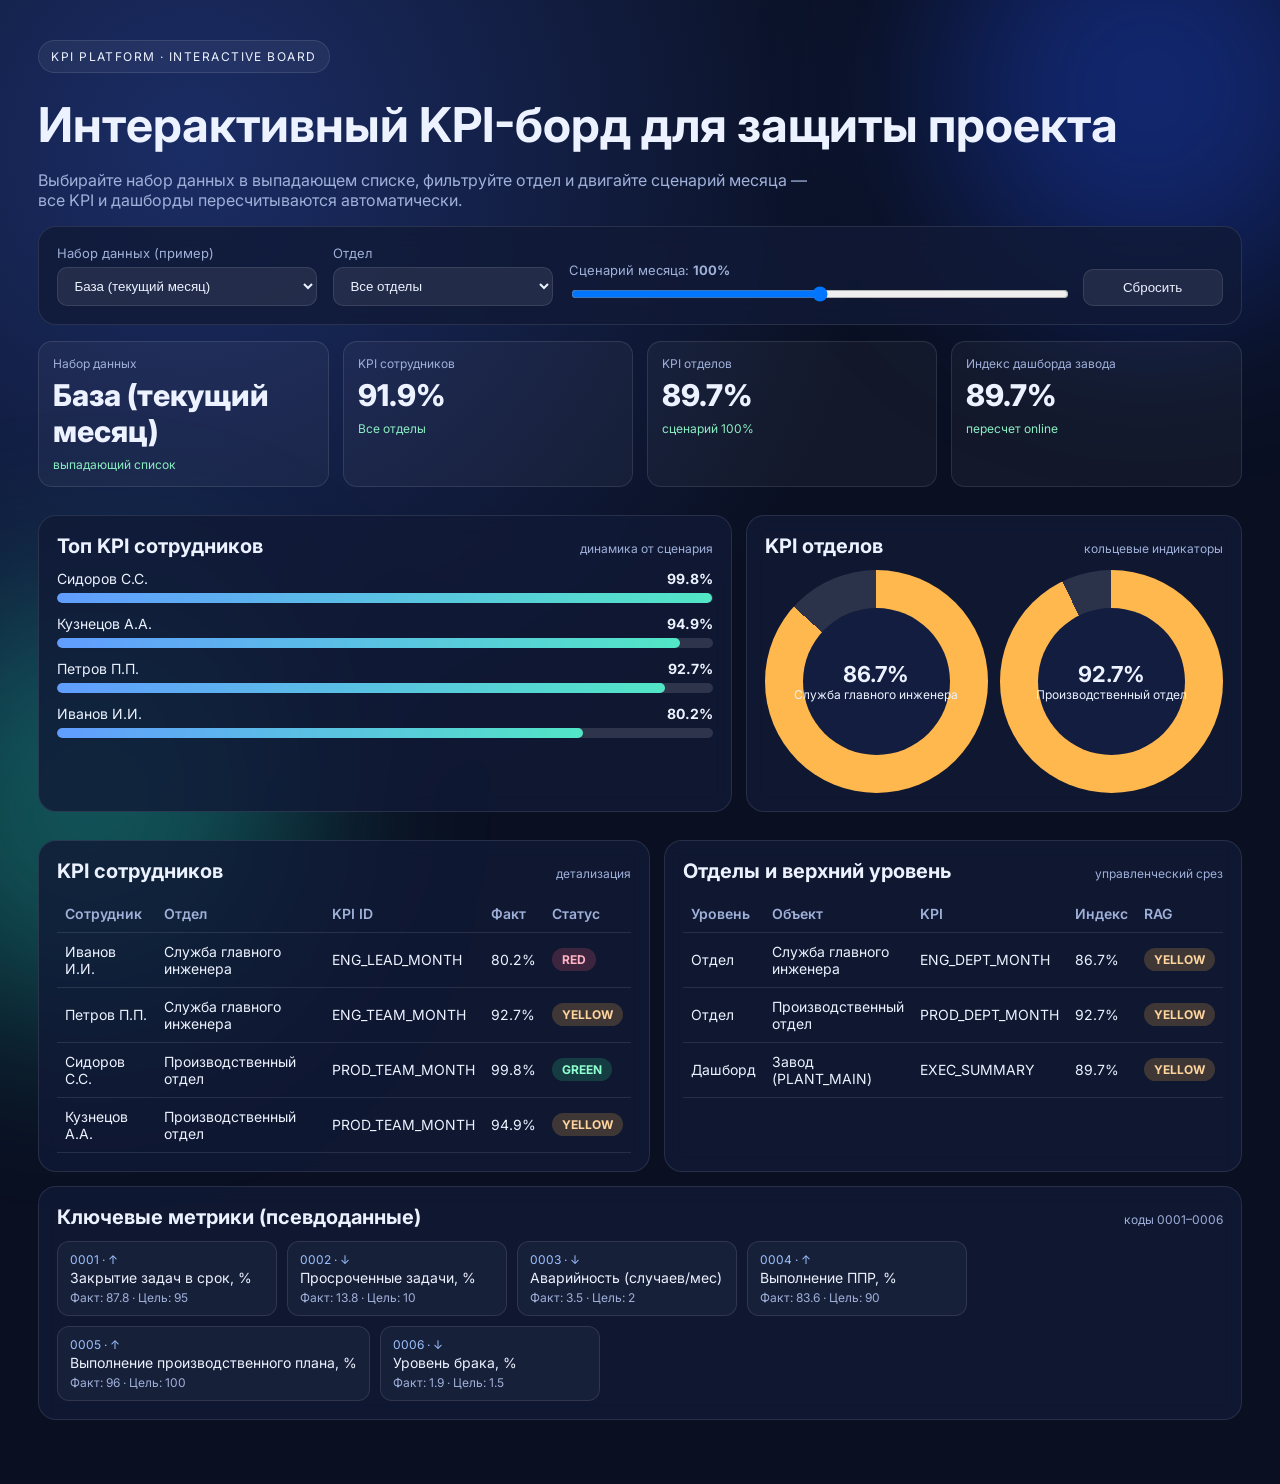
==== docs/index.html @ 3c425bb8 "Republish interactive board with cache-busting and docs build" ====
<!doctype html>
<html lang="ru">
  <head>
    <meta charset="UTF-8" />
    <meta name="viewport" content="width=device-width, initial-scale=1.0" />
    <title>KPI Board · Interactive Demo</title>
    <link rel="preconnect" href="https://fonts.googleapis.com" />
    <link rel="preconnect" href="https://fonts.gstatic.com" crossorigin />
    <link href="https://fonts.googleapis.com/css2?family=Inter:wght@400;500;600;700;800&display=swap" rel="stylesheet" />
    <meta http-equiv="Cache-Control" content="no-cache, no-store, must-revalidate" />
    <meta http-equiv="Pragma" content="no-cache" />
    <meta http-equiv="Expires" content="0" />
    <link rel="stylesheet" href="styles.css?v=20260311a" />
  </head>
  <body>
    <div class="bg-glow bg-glow-1"></div>
    <div class="bg-glow bg-glow-2"></div>

    <main class="container">
      <header class="hero">
        <p class="badge">KPI PLATFORM · INTERACTIVE BOARD</p>
        <h1>Интерактивный KPI-борд для защиты проекта</h1>
        <p class="subtitle">Выбирайте набор данных в выпадающем списке, фильтруйте отдел и двигайте сценарий месяца — все KPI и дашборды пересчитываются автоматически.</p>
      </header>

      <section class="panel control-panel">
        <div class="control">
          <label for="datasetSelect">Набор данных (пример)</label>
          <select id="datasetSelect"></select>
        </div>
        <div class="control">
          <label for="departmentFilter">Отдел</label>
          <select id="departmentFilter"></select>
        </div>
        <div class="control">
          <label for="scenarioRange">Сценарий месяца: <strong id="scenarioLabel">100%</strong></label>
          <input id="scenarioRange" type="range" min="80" max="120" value="100" step="1" />
        </div>
        <button id="resetBtn" class="reset-btn">Сбросить</button>
      </section>

      <section class="card-grid" id="summaryCards"></section>

      <section class="layout-two">
        <article class="panel">
          <div class="panel-head"><h2>Топ KPI сотрудников</h2><span class="hint">динамика от сценария</span></div>
          <div id="employeeBars" class="bars"></div>
        </article>
        <article class="panel">
          <div class="panel-head"><h2>KPI отделов</h2><span class="hint">кольцевые индикаторы</span></div>
          <div id="departmentDonuts" class="donuts"></div>
        </article>
      </section>

      <section class="layout-two">
        <article class="panel">
          <div class="panel-head"><h2>KPI сотрудников</h2><span class="hint">детализация</span></div>
          <div class="table-wrap"><table><thead><tr><th>Сотрудник</th><th>Отдел</th><th>KPI ID</th><th>Факт</th><th>Статус</th></tr></thead><tbody id="employeeTable"></tbody></table></div>
        </article>
        <article class="panel">
          <div class="panel-head"><h2>Отделы и верхний уровень</h2><span class="hint">управленческий срез</span></div>
          <div class="table-wrap"><table><thead><tr><th>Уровень</th><th>Объект</th><th>KPI</th><th>Индекс</th><th>RAG</th></tr></thead><tbody id="orgTable"></tbody></table></div>
        </article>
      </section>

      <section class="panel">
        <div class="panel-head"><h2>Ключевые метрики (псевдоданные)</h2><span class="hint">коды 0001–0006</span></div>
        <div class="chips" id="metricChips"></div>
      </section>
    </main>

    <script src="dashboard.js?v=20260311a"></script>
  </body>
</html>
---- docs/styles.css ----
:root {
  --bg: #0a1022;
  --panel: rgba(17, 26, 54, 0.8);
  --panel-border: rgba(255, 255, 255, 0.1);
  --text: #ecf2ff;
  --muted: #9fb0d9;
  --ok: #2ed087;
  --warn: #ffb84d;
  --bad: #ff5f7a;
}
* { box-sizing: border-box; }
body {
  margin: 0;
  font-family: Inter, system-ui, sans-serif;
  background: radial-gradient(circle at 15% 10%, #1b2d66, var(--bg) 40%);
  color: var(--text);
  min-height: 100vh;
}
.container { width: min(1240px, 94vw); margin: 0 auto; padding: 28px 0 64px; position: relative; z-index: 2; }
.hero h1 { margin: 10px 0; font-size: clamp(30px, 4vw, 48px); }
.subtitle { color: var(--muted); max-width: 780px; }
.badge { display: inline-block; padding: 8px 12px; border-radius: 999px; border: 1px solid var(--panel-border); font-size: 12px; letter-spacing: .12em; background: rgba(255,255,255,.05); }

.panel { margin-top: 14px; background: var(--panel); border: 1px solid var(--panel-border); border-radius: 18px; padding: 18px; backdrop-filter: blur(10px); }
.panel-head { display: flex; justify-content: space-between; align-items: baseline; margin-bottom: 12px; }
.panel h2 { margin: 0; font-size: 20px; }
.hint { color: var(--muted); font-size: 12px; }

.control-panel { display: grid; grid-template-columns: 260px 220px 1fr 140px; gap: 16px; align-items: end; }
.control label { display: block; font-size: 13px; color: var(--muted); margin-bottom: 6px; }
select, input[type='range'] { width: 100%; }
select { padding: 10px 12px; border-radius: 10px; background: rgba(255,255,255,.08); color: var(--text); border: 1px solid var(--panel-border); }
.reset-btn { padding: 10px 12px; border: 1px solid var(--panel-border); background: rgba(255,255,255,.08); color: var(--text); border-radius: 10px; cursor: pointer; }

.card-grid { margin-top: 16px; display: grid; grid-template-columns: repeat(4, 1fr); gap: 14px; }
.card { background: rgba(255,255,255,.04); border: 1px solid var(--panel-border); border-radius: 14px; padding: 14px; }
.card .label { color: var(--muted); font-size: 12px; }
.card .value { font-size: 30px; font-weight: 800; margin-top: 6px; }
.card .delta { font-size: 12px; margin-top: 8px; color: #8beec2; }

.layout-two { display: grid; grid-template-columns: 1.4fr 1fr; gap: 14px; margin-top: 14px; }
.bars { display: grid; gap: 12px; }
.bar-item { display: grid; gap: 6px; }
.bar-head { display: flex; justify-content: space-between; font-size: 14px; }
.track { height: 10px; border-radius: 8px; background: rgba(255,255,255,.13); overflow: hidden; }
.fill { height: 100%; border-radius: 8px; background: linear-gradient(90deg, #619dff, #52e6c6); }

.donuts { display: grid; grid-template-columns: 1fr 1fr; gap: 12px; }
.donut { aspect-ratio: 1; border-radius: 50%; display: grid; place-items: center; background: conic-gradient(var(--ring) var(--p), rgba(255,255,255,.12) 0); position: relative; }
.donut::before { content:''; width: 66%; height: 66%; background: #121d3f; border-radius: 50%; position: absolute; }
.donut span { z-index: 1; text-align: center; font-size: 12px; }
.donut strong { display: block; font-size: 22px; }

.table-wrap { overflow: auto; }
table { width: 100%; border-collapse: collapse; font-size: 14px; }
th, td { text-align: left; padding: 10px 8px; border-bottom: 1px solid rgba(255,255,255,.1); }
th { color: var(--muted); font-weight: 600; }
.tag { padding: 4px 10px; border-radius: 999px; font-size: 12px; font-weight: 700; display: inline-block; }
.green { background: rgba(46,208,135,.2); color: #90ffd0; }
.yellow { background: rgba(255,184,77,.2); color: #ffd59e; }
.red { background: rgba(255,95,122,.2); color: #ffb3c3; }

.chips { display: flex; flex-wrap: wrap; gap: 10px; }
.chip { min-width: 220px; border: 1px solid var(--panel-border); background: rgba(255,255,255,.04); border-radius: 12px; padding: 10px 12px; }
.code { color: #9dc2ff; font-size: 12px; }
.name { margin-top: 2px; font-size: 14px; }
.meta { color: var(--muted); margin-top: 4px; font-size: 12px; }

.bg-glow { position: fixed; width: 420px; height: 420px; border-radius: 50%; filter: blur(90px); z-index: 0; }
.bg-glow-1 { background: #2452ff5a; top: -120px; right: -80px; }
.bg-glow-2 { background: #1fd0b75a; left: -120px; bottom: -120px; }

@media (max-width: 980px) {
  .control-panel { grid-template-columns: 1fr; }
  .card-grid { grid-template-columns: 1fr 1fr; }
  .layout-two { grid-template-columns: 1fr; }
}
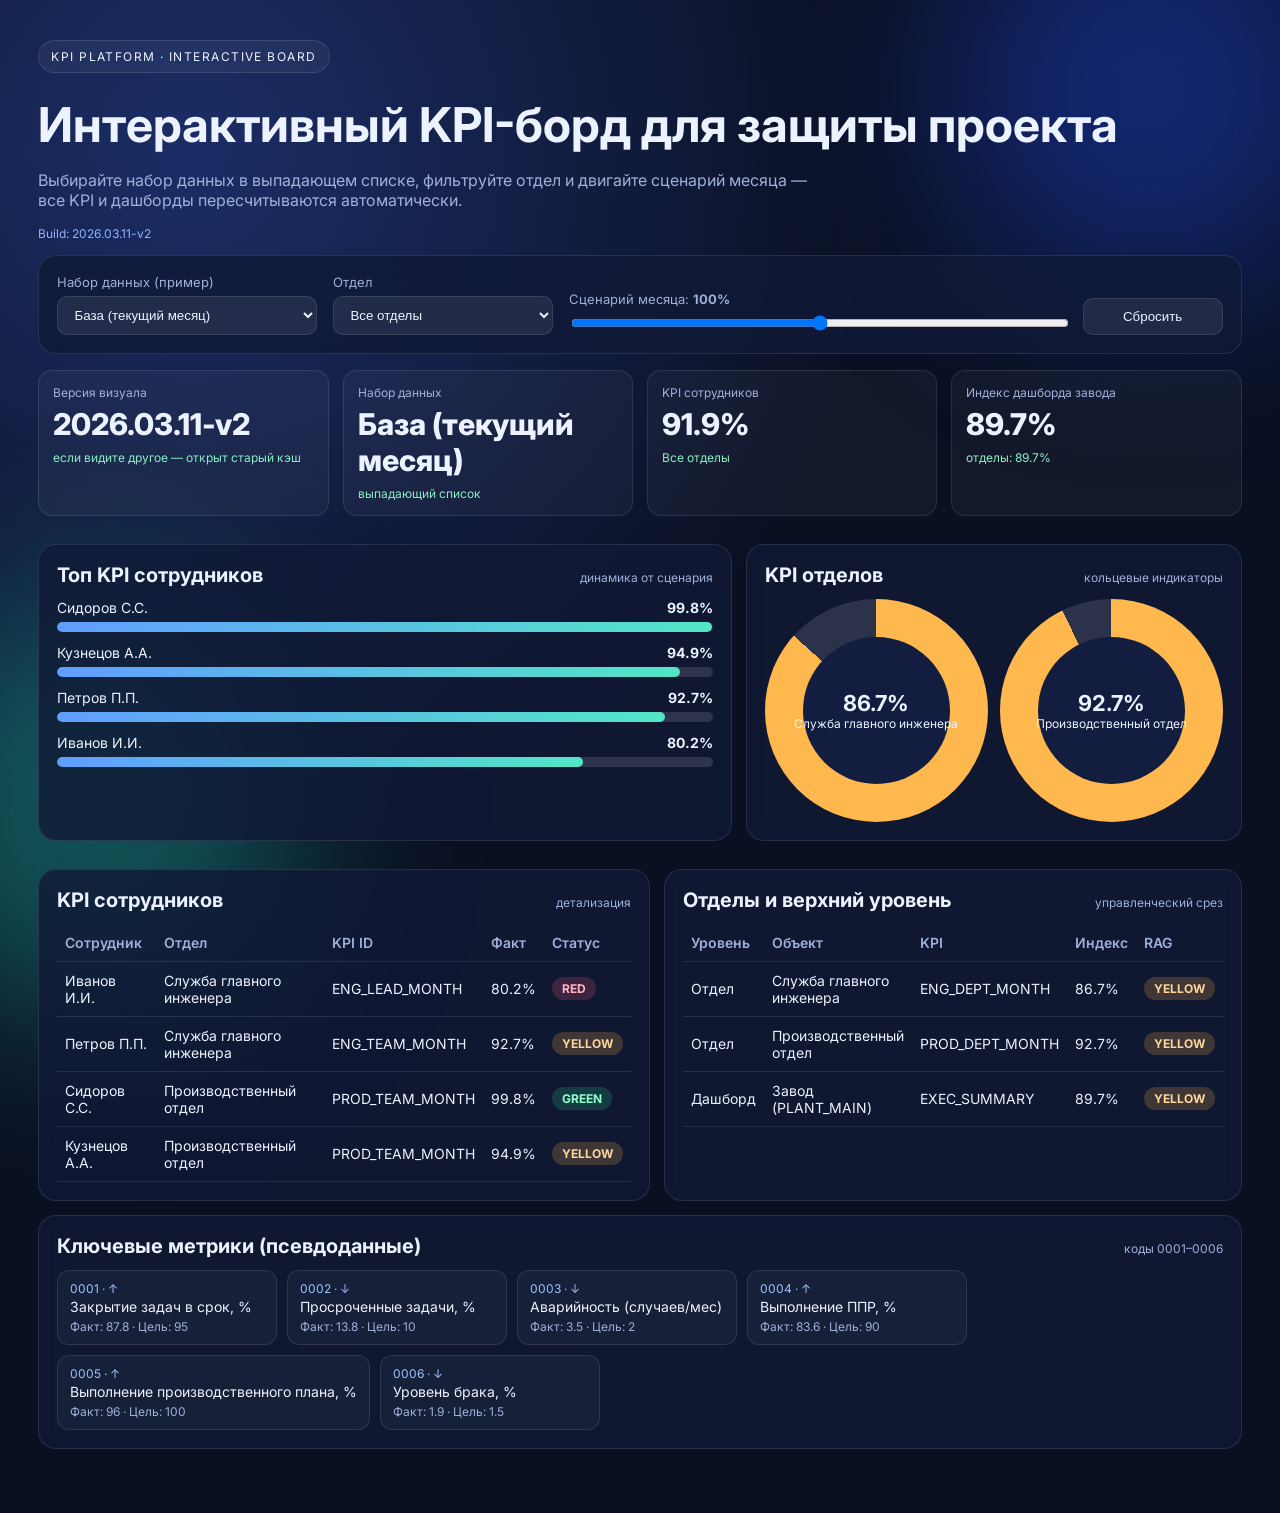
==== commit 9c9f4b43: "Force fresh KPI board deployment with v2 assets" ====
--- a/docs/index.html
+++ b/docs/index.html
@@ -10,7 +10,7 @@
     <meta http-equiv="Cache-Control" content="no-cache, no-store, must-revalidate" />
     <meta http-equiv="Pragma" content="no-cache" />
     <meta http-equiv="Expires" content="0" />
-    <link rel="stylesheet" href="styles.css?v=20260311a" />
+    <link rel="stylesheet" href="styles.v2.css?v=20260311b" />
   </head>
   <body>
     <div class="bg-glow bg-glow-1"></div>
@@ -21,6 +21,7 @@
         <p class="badge">KPI PLATFORM · INTERACTIVE BOARD</p>
         <h1>Интерактивный KPI-борд для защиты проекта</h1>
         <p class="subtitle">Выбирайте набор данных в выпадающем списке, фильтруйте отдел и двигайте сценарий месяца — все KPI и дашборды пересчитываются автоматически.</p>
+              <div id="appVersion" class="version-note">Build: loading...</div>
       </header>
 
       <section class="panel control-panel">
@@ -69,6 +70,6 @@
       </section>
     </main>
 
-    <script src="dashboard.js?v=20260311a"></script>
+    <script src="dashboard.v2.js?v=20260311b"></script>
   </body>
 </html>
--- a/docs/styles.v2.css
+++ b/docs/styles.v2.css
@@ -0,0 +1,83 @@
+:root {
+  --bg: #0a1022;
+  --panel: rgba(17, 26, 54, 0.8);
+  --panel-border: rgba(255, 255, 255, 0.1);
+  --text: #ecf2ff;
+  --muted: #9fb0d9;
+  --ok: #2ed087;
+  --warn: #ffb84d;
+  --bad: #ff5f7a;
+}
+* { box-sizing: border-box; }
+body {
+  margin: 0;
+  font-family: Inter, system-ui, sans-serif;
+  background: radial-gradient(circle at 15% 10%, #1b2d66, var(--bg) 40%);
+  color: var(--text);
+  min-height: 100vh;
+}
+.container { width: min(1240px, 94vw); margin: 0 auto; padding: 28px 0 64px; position: relative; z-index: 2; }
+.hero h1 { margin: 10px 0; font-size: clamp(30px, 4vw, 48px); }
+.subtitle { color: var(--muted); max-width: 780px; }
+.badge { display: inline-block; padding: 8px 12px; border-radius: 999px; border: 1px solid var(--panel-border); font-size: 12px; letter-spacing: .12em; background: rgba(255,255,255,.05); }
+
+.panel { margin-top: 14px; background: var(--panel); border: 1px solid var(--panel-border); border-radius: 18px; padding: 18px; backdrop-filter: blur(10px); }
+.panel-head { display: flex; justify-content: space-between; align-items: baseline; margin-bottom: 12px; }
+.panel h2 { margin: 0; font-size: 20px; }
+.hint { color: var(--muted); font-size: 12px; }
+
+.control-panel { display: grid; grid-template-columns: 260px 220px 1fr 140px; gap: 16px; align-items: end; }
+.control label { display: block; font-size: 13px; color: var(--muted); margin-bottom: 6px; }
+select, input[type='range'] { width: 100%; }
+select { padding: 10px 12px; border-radius: 10px; background: rgba(255,255,255,.08); color: var(--text); border: 1px solid var(--panel-border); }
+.reset-btn { padding: 10px 12px; border: 1px solid var(--panel-border); background: rgba(255,255,255,.08); color: var(--text); border-radius: 10px; cursor: pointer; }
+
+.card-grid { margin-top: 16px; display: grid; grid-template-columns: repeat(4, 1fr); gap: 14px; }
+.card { background: rgba(255,255,255,.04); border: 1px solid var(--panel-border); border-radius: 14px; padding: 14px; }
+.card .label { color: var(--muted); font-size: 12px; }
+.card .value { font-size: 30px; font-weight: 800; margin-top: 6px; }
+.card .delta { font-size: 12px; margin-top: 8px; color: #8beec2; }
+
+.layout-two { display: grid; grid-template-columns: 1.4fr 1fr; gap: 14px; margin-top: 14px; }
+.bars { display: grid; gap: 12px; }
+.bar-item { display: grid; gap: 6px; }
+.bar-head { display: flex; justify-content: space-between; font-size: 14px; }
+.track { height: 10px; border-radius: 8px; background: rgba(255,255,255,.13); overflow: hidden; }
+.fill { height: 100%; border-radius: 8px; background: linear-gradient(90deg, #619dff, #52e6c6); }
+
+.donuts { display: grid; grid-template-columns: 1fr 1fr; gap: 12px; }
+.donut { aspect-ratio: 1; border-radius: 50%; display: grid; place-items: center; background: conic-gradient(var(--ring) var(--p), rgba(255,255,255,.12) 0); position: relative; }
+.donut::before { content:''; width: 66%; height: 66%; background: #121d3f; border-radius: 50%; position: absolute; }
+.donut span { z-index: 1; text-align: center; font-size: 12px; }
+.donut strong { display: block; font-size: 22px; }
+
+.table-wrap { overflow: auto; }
+table { width: 100%; border-collapse: collapse; font-size: 14px; }
+th, td { text-align: left; padding: 10px 8px; border-bottom: 1px solid rgba(255,255,255,.1); }
+th { color: var(--muted); font-weight: 600; }
+.tag { padding: 4px 10px; border-radius: 999px; font-size: 12px; font-weight: 700; display: inline-block; }
+.green { background: rgba(46,208,135,.2); color: #90ffd0; }
+.yellow { background: rgba(255,184,77,.2); color: #ffd59e; }
+.red { background: rgba(255,95,122,.2); color: #ffb3c3; }
+
+.chips { display: flex; flex-wrap: wrap; gap: 10px; }
+.chip { min-width: 220px; border: 1px solid var(--panel-border); background: rgba(255,255,255,.04); border-radius: 12px; padding: 10px 12px; }
+.code { color: #9dc2ff; font-size: 12px; }
+.name { margin-top: 2px; font-size: 14px; }
+.meta { color: var(--muted); margin-top: 4px; font-size: 12px; }
+
+.bg-glow { position: fixed; width: 420px; height: 420px; border-radius: 50%; filter: blur(90px); z-index: 0; }
+.bg-glow-1 { background: #2452ff5a; top: -120px; right: -80px; }
+.bg-glow-2 { background: #1fd0b75a; left: -120px; bottom: -120px; }
+
+@media (max-width: 980px) {
+  .control-panel { grid-template-columns: 1fr; }
+  .card-grid { grid-template-columns: 1fr 1fr; }
+  .layout-two { grid-template-columns: 1fr; }
+}
+
+.version-note {
+  margin-top: 8px;
+  color: #8fb3ff;
+  font-size: 12px;
+}
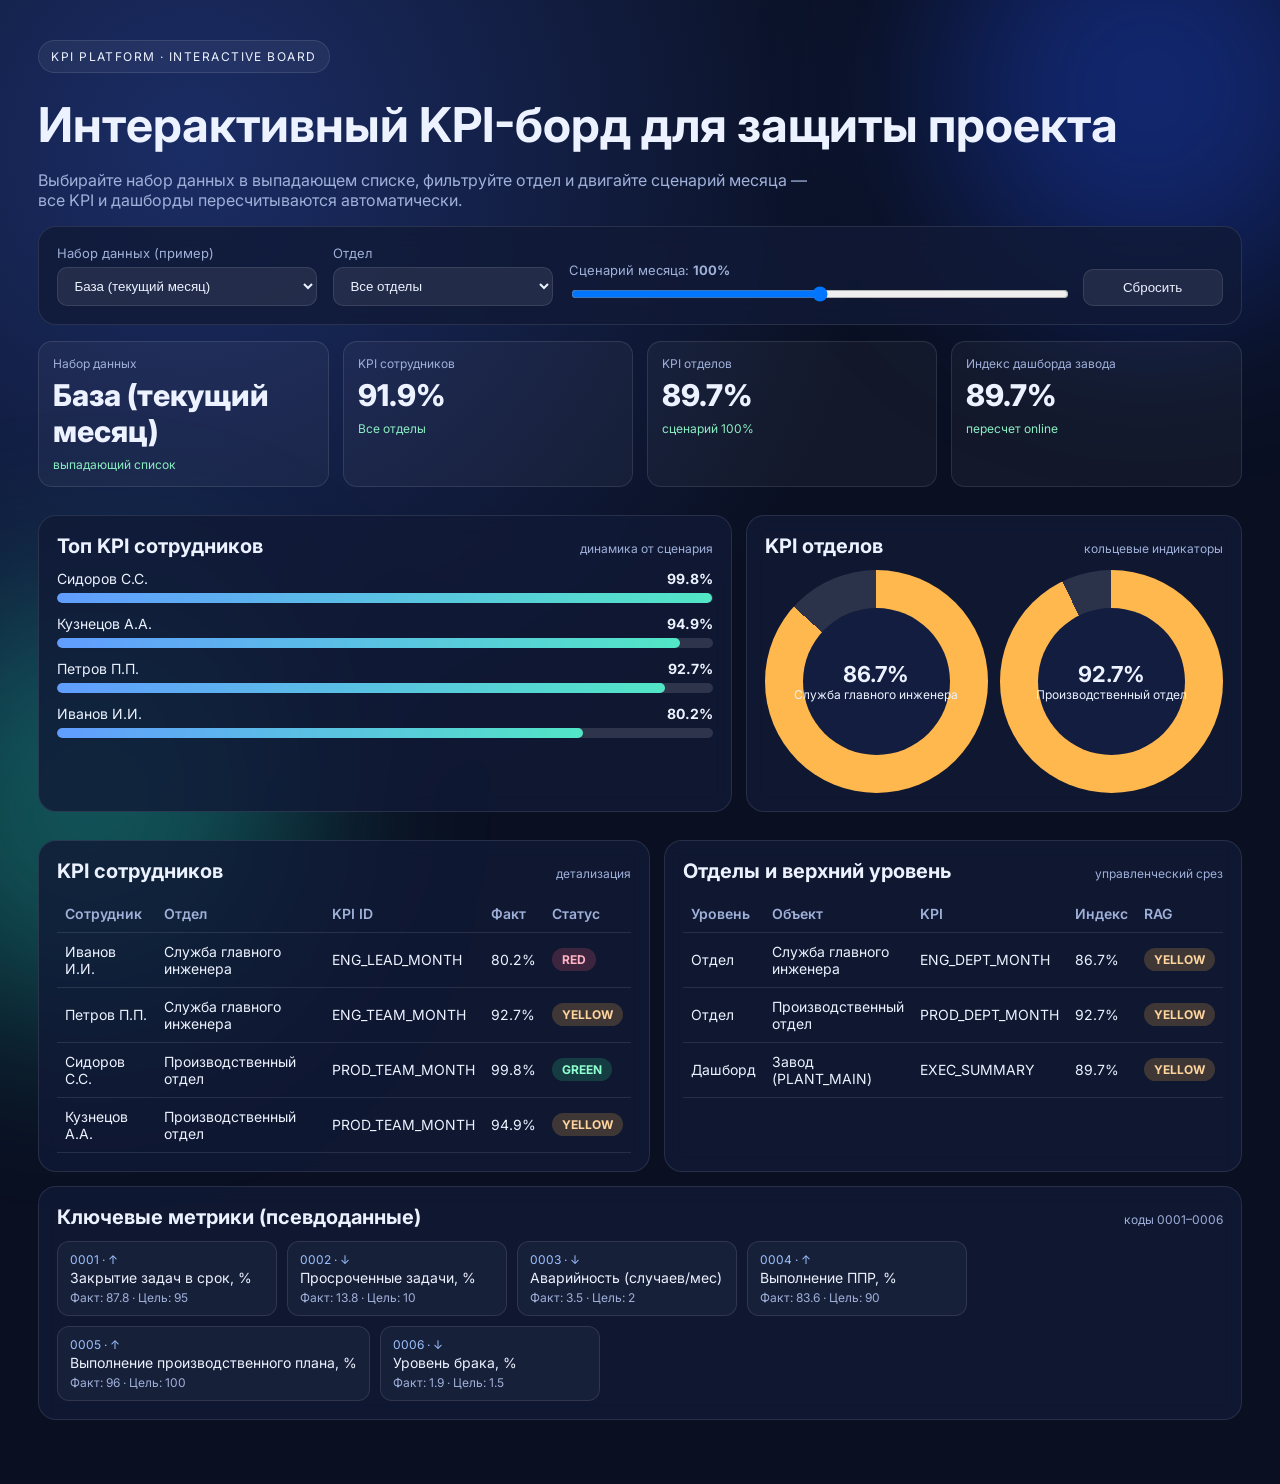
==== commit bcc97377: "Merge branch 'main' into codex/create-kpi-dashboard-system-design-n6i00w" ====
--- a/docs/index.html
+++ b/docs/index.html
@@ -10,7 +10,7 @@
     <meta http-equiv="Cache-Control" content="no-cache, no-store, must-revalidate" />
     <meta http-equiv="Pragma" content="no-cache" />
     <meta http-equiv="Expires" content="0" />
-    <link rel="stylesheet" href="styles.v2.css?v=20260311b" />
+    <link rel="stylesheet" href="styles.css?v=20260311a" />
   </head>
   <body>
     <div class="bg-glow bg-glow-1"></div>
@@ -21,7 +21,6 @@
         <p class="badge">KPI PLATFORM · INTERACTIVE BOARD</p>
         <h1>Интерактивный KPI-борд для защиты проекта</h1>
         <p class="subtitle">Выбирайте набор данных в выпадающем списке, фильтруйте отдел и двигайте сценарий месяца — все KPI и дашборды пересчитываются автоматически.</p>
-              <div id="appVersion" class="version-note">Build: loading...</div>
       </header>
 
       <section class="panel control-panel">
@@ -70,6 +69,6 @@
       </section>
     </main>
 
-    <script src="dashboard.v2.js?v=20260311b"></script>
+    <script src="dashboard.js?v=20260311a"></script>
   </body>
 </html>
--- a/docs/styles.css
+++ b/docs/styles.css
@@ -0,0 +1,77 @@
+:root {
+  --bg: #0a1022;
+  --panel: rgba(17, 26, 54, 0.8);
+  --panel-border: rgba(255, 255, 255, 0.1);
+  --text: #ecf2ff;
+  --muted: #9fb0d9;
+  --ok: #2ed087;
+  --warn: #ffb84d;
+  --bad: #ff5f7a;
+}
+* { box-sizing: border-box; }
+body {
+  margin: 0;
+  font-family: Inter, system-ui, sans-serif;
+  background: radial-gradient(circle at 15% 10%, #1b2d66, var(--bg) 40%);
+  color: var(--text);
+  min-height: 100vh;
+}
+.container { width: min(1240px, 94vw); margin: 0 auto; padding: 28px 0 64px; position: relative; z-index: 2; }
+.hero h1 { margin: 10px 0; font-size: clamp(30px, 4vw, 48px); }
+.subtitle { color: var(--muted); max-width: 780px; }
+.badge { display: inline-block; padding: 8px 12px; border-radius: 999px; border: 1px solid var(--panel-border); font-size: 12px; letter-spacing: .12em; background: rgba(255,255,255,.05); }
+
+.panel { margin-top: 14px; background: var(--panel); border: 1px solid var(--panel-border); border-radius: 18px; padding: 18px; backdrop-filter: blur(10px); }
+.panel-head { display: flex; justify-content: space-between; align-items: baseline; margin-bottom: 12px; }
+.panel h2 { margin: 0; font-size: 20px; }
+.hint { color: var(--muted); font-size: 12px; }
+
+.control-panel { display: grid; grid-template-columns: 260px 220px 1fr 140px; gap: 16px; align-items: end; }
+.control label { display: block; font-size: 13px; color: var(--muted); margin-bottom: 6px; }
+select, input[type='range'] { width: 100%; }
+select { padding: 10px 12px; border-radius: 10px; background: rgba(255,255,255,.08); color: var(--text); border: 1px solid var(--panel-border); }
+.reset-btn { padding: 10px 12px; border: 1px solid var(--panel-border); background: rgba(255,255,255,.08); color: var(--text); border-radius: 10px; cursor: pointer; }
+
+.card-grid { margin-top: 16px; display: grid; grid-template-columns: repeat(4, 1fr); gap: 14px; }
+.card { background: rgba(255,255,255,.04); border: 1px solid var(--panel-border); border-radius: 14px; padding: 14px; }
+.card .label { color: var(--muted); font-size: 12px; }
+.card .value { font-size: 30px; font-weight: 800; margin-top: 6px; }
+.card .delta { font-size: 12px; margin-top: 8px; color: #8beec2; }
+
+.layout-two { display: grid; grid-template-columns: 1.4fr 1fr; gap: 14px; margin-top: 14px; }
+.bars { display: grid; gap: 12px; }
+.bar-item { display: grid; gap: 6px; }
+.bar-head { display: flex; justify-content: space-between; font-size: 14px; }
+.track { height: 10px; border-radius: 8px; background: rgba(255,255,255,.13); overflow: hidden; }
+.fill { height: 100%; border-radius: 8px; background: linear-gradient(90deg, #619dff, #52e6c6); }
+
+.donuts { display: grid; grid-template-columns: 1fr 1fr; gap: 12px; }
+.donut { aspect-ratio: 1; border-radius: 50%; display: grid; place-items: center; background: conic-gradient(var(--ring) var(--p), rgba(255,255,255,.12) 0); position: relative; }
+.donut::before { content:''; width: 66%; height: 66%; background: #121d3f; border-radius: 50%; position: absolute; }
+.donut span { z-index: 1; text-align: center; font-size: 12px; }
+.donut strong { display: block; font-size: 22px; }
+
+.table-wrap { overflow: auto; }
+table { width: 100%; border-collapse: collapse; font-size: 14px; }
+th, td { text-align: left; padding: 10px 8px; border-bottom: 1px solid rgba(255,255,255,.1); }
+th { color: var(--muted); font-weight: 600; }
+.tag { padding: 4px 10px; border-radius: 999px; font-size: 12px; font-weight: 700; display: inline-block; }
+.green { background: rgba(46,208,135,.2); color: #90ffd0; }
+.yellow { background: rgba(255,184,77,.2); color: #ffd59e; }
+.red { background: rgba(255,95,122,.2); color: #ffb3c3; }
+
+.chips { display: flex; flex-wrap: wrap; gap: 10px; }
+.chip { min-width: 220px; border: 1px solid var(--panel-border); background: rgba(255,255,255,.04); border-radius: 12px; padding: 10px 12px; }
+.code { color: #9dc2ff; font-size: 12px; }
+.name { margin-top: 2px; font-size: 14px; }
+.meta { color: var(--muted); margin-top: 4px; font-size: 12px; }
+
+.bg-glow { position: fixed; width: 420px; height: 420px; border-radius: 50%; filter: blur(90px); z-index: 0; }
+.bg-glow-1 { background: #2452ff5a; top: -120px; right: -80px; }
+.bg-glow-2 { background: #1fd0b75a; left: -120px; bottom: -120px; }
+
+@media (max-width: 980px) {
+  .control-panel { grid-template-columns: 1fr; }
+  .card-grid { grid-template-columns: 1fr 1fr; }
+  .layout-two { grid-template-columns: 1fr; }
+}
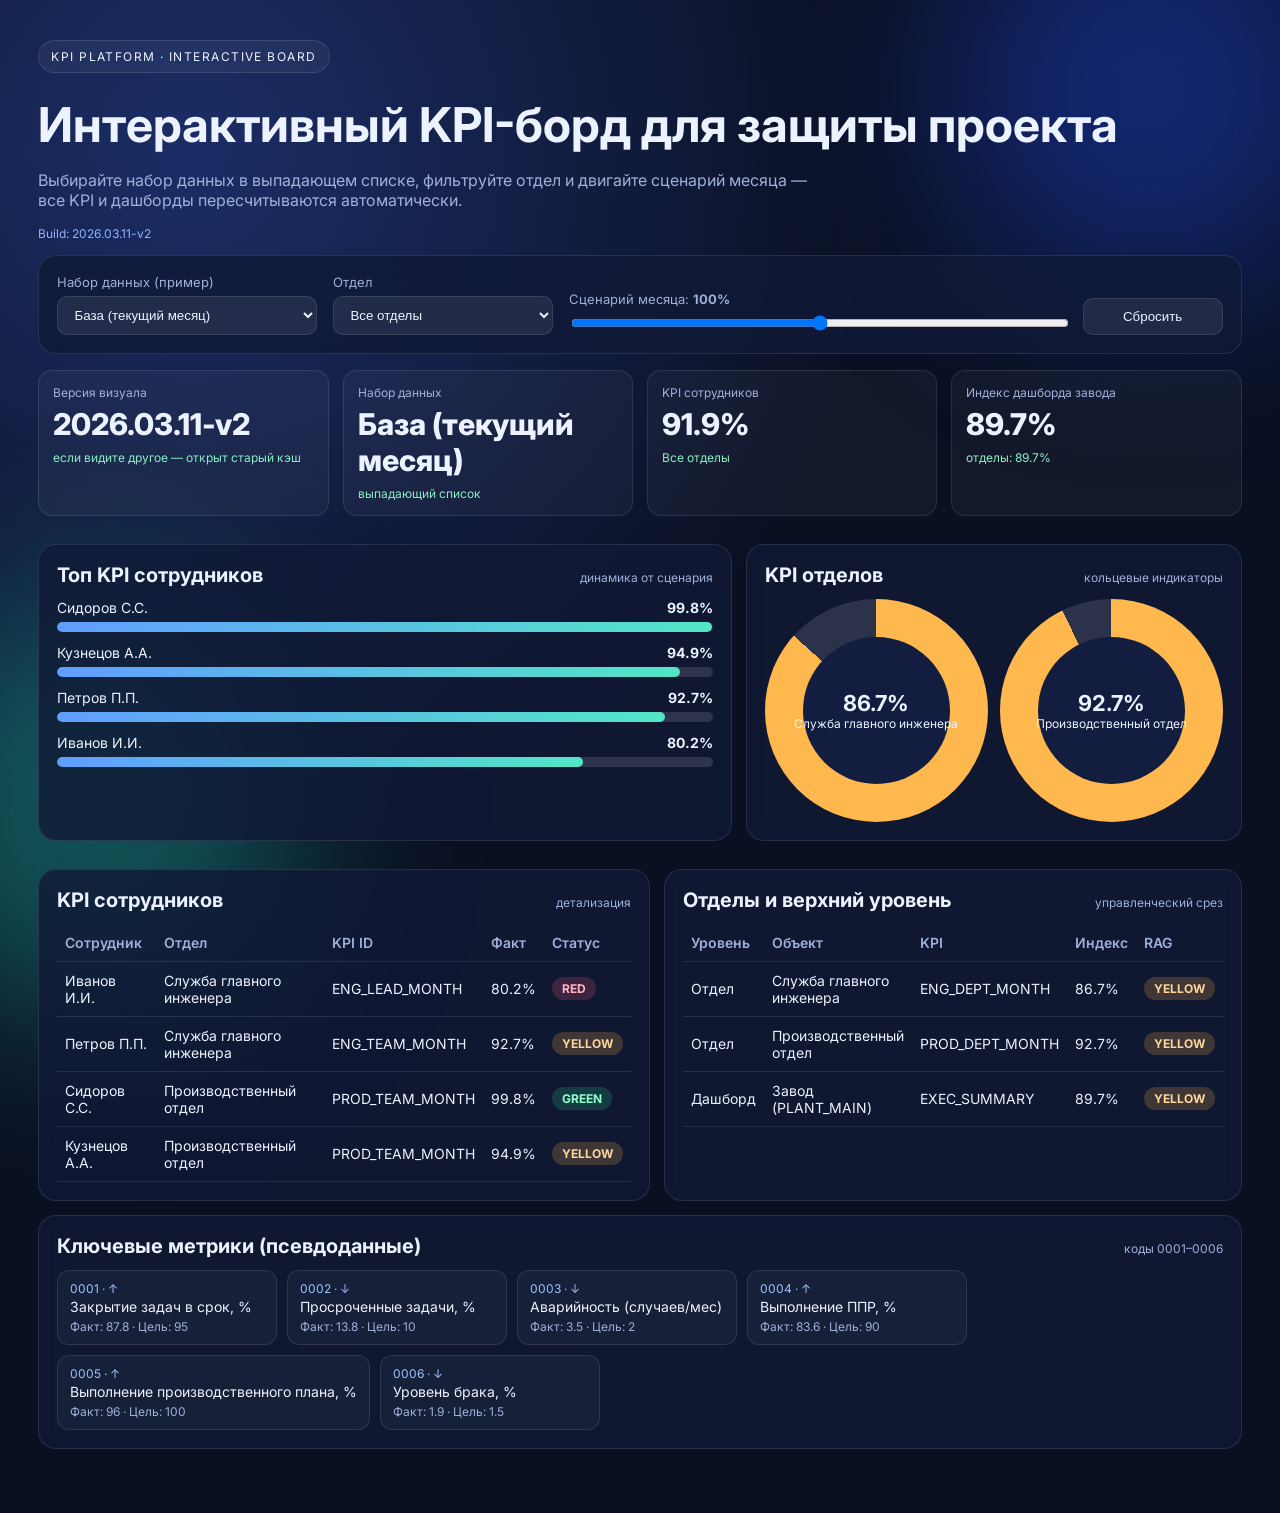
==== commit d5afbd27: "Fix stale visual by unifying assets and removing unused duplicates" ====
--- a/docs/index.html
+++ b/docs/index.html
@@ -10,7 +10,7 @@
     <meta http-equiv="Cache-Control" content="no-cache, no-store, must-revalidate" />
     <meta http-equiv="Pragma" content="no-cache" />
     <meta http-equiv="Expires" content="0" />
-    <link rel="stylesheet" href="styles.css?v=20260311a" />
+    <link rel="stylesheet" href="styles.css?v=20260311c" />
   </head>
   <body>
     <div class="bg-glow bg-glow-1"></div>
@@ -21,6 +21,7 @@
         <p class="badge">KPI PLATFORM · INTERACTIVE BOARD</p>
         <h1>Интерактивный KPI-борд для защиты проекта</h1>
         <p class="subtitle">Выбирайте набор данных в выпадающем списке, фильтруйте отдел и двигайте сценарий месяца — все KPI и дашборды пересчитываются автоматически.</p>
+              <div id="appVersion" class="version-note">Build: loading...</div>
       </header>
 
       <section class="panel control-panel">
@@ -69,6 +70,6 @@
       </section>
     </main>
 
-    <script src="dashboard.js?v=20260311a"></script>
+    <script src="dashboard.js?v=20260311c"></script>
   </body>
 </html>
--- a/docs/styles.css
+++ b/docs/styles.css
@@ -75,3 +75,9 @@
   .card-grid { grid-template-columns: 1fr 1fr; }
   .layout-two { grid-template-columns: 1fr; }
 }
+
+.version-note {
+  margin-top: 8px;
+  color: #8fb3ff;
+  font-size: 12px;
+}
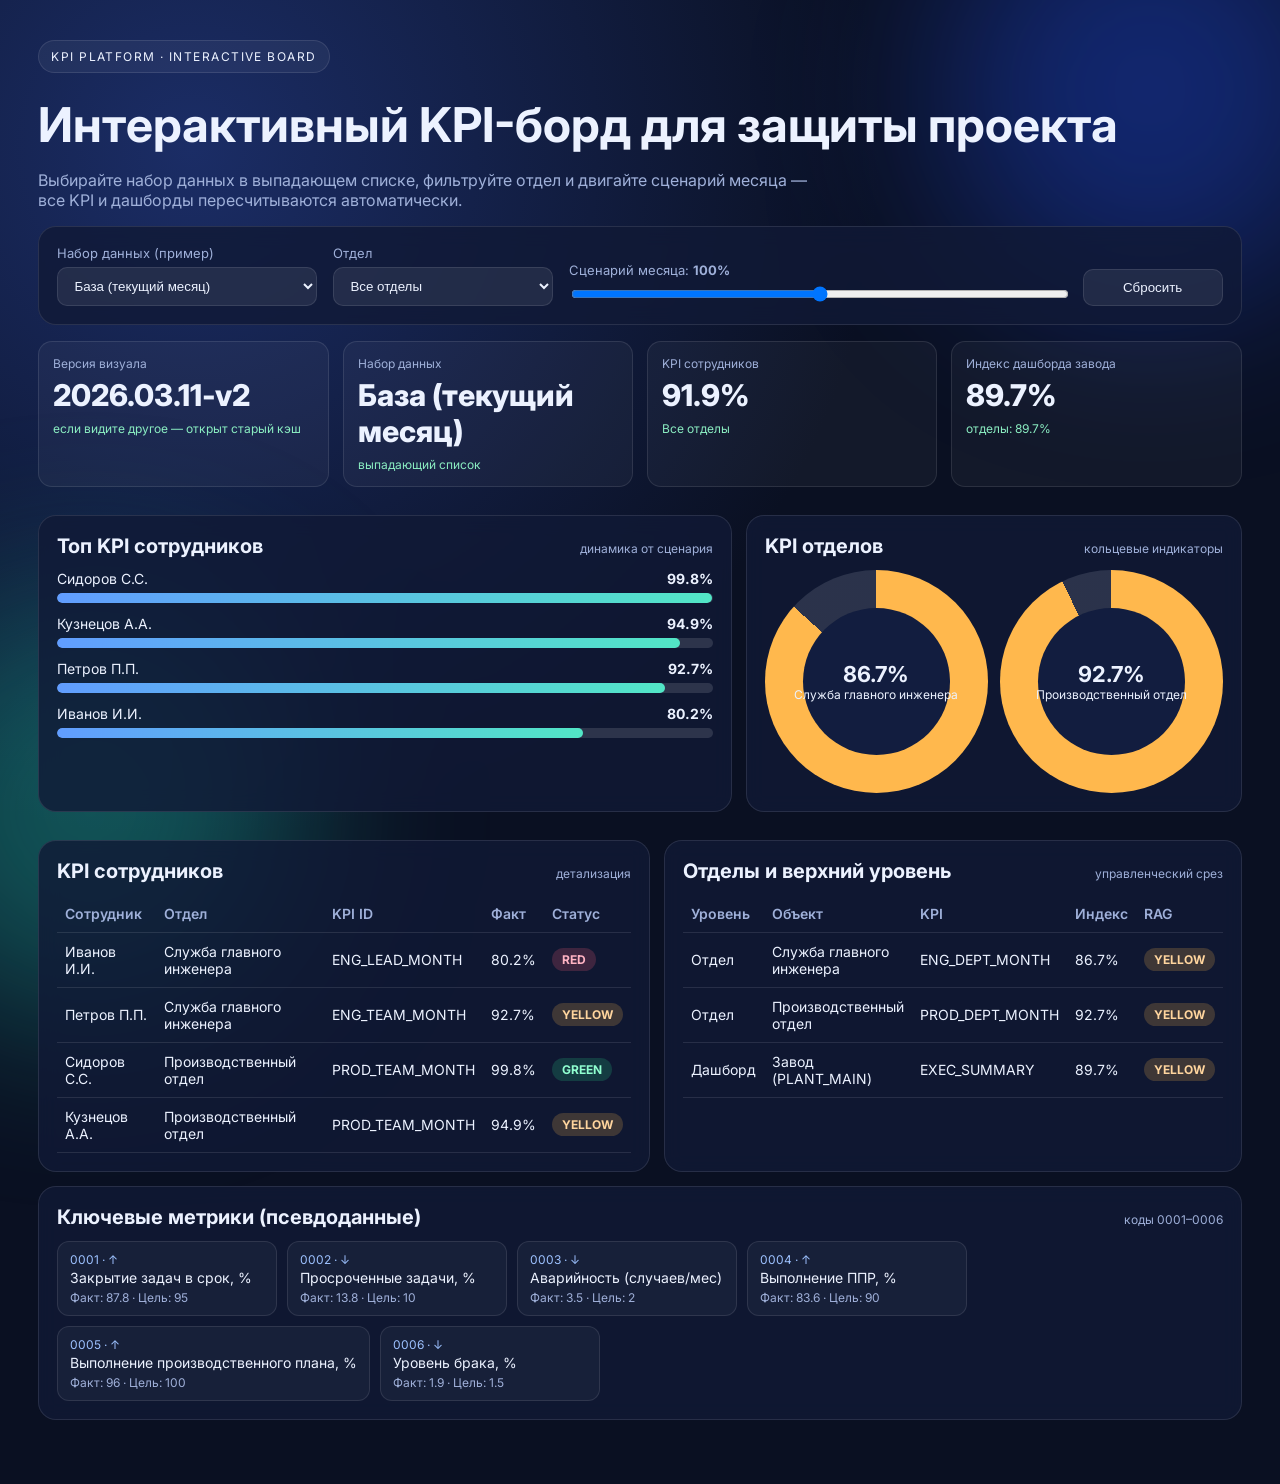
==== commit 6a634acf: "Merge branch 'main' into codex/create-kpi-dashboard-system-design-nn8uj6" ====
--- a/docs/index.html
+++ b/docs/index.html
@@ -10,7 +10,7 @@
     <meta http-equiv="Cache-Control" content="no-cache, no-store, must-revalidate" />
     <meta http-equiv="Pragma" content="no-cache" />
     <meta http-equiv="Expires" content="0" />
-    <link rel="stylesheet" href="styles.css?v=20260311c" />
+    <link rel="stylesheet" href="styles.css?v=20260311a" />
   </head>
   <body>
     <div class="bg-glow bg-glow-1"></div>
@@ -21,7 +21,6 @@
         <p class="badge">KPI PLATFORM · INTERACTIVE BOARD</p>
         <h1>Интерактивный KPI-борд для защиты проекта</h1>
         <p class="subtitle">Выбирайте набор данных в выпадающем списке, фильтруйте отдел и двигайте сценарий месяца — все KPI и дашборды пересчитываются автоматически.</p>
-              <div id="appVersion" class="version-note">Build: loading...</div>
       </header>
 
       <section class="panel control-panel">
@@ -70,6 +69,6 @@
       </section>
     </main>
 
-    <script src="dashboard.js?v=20260311c"></script>
+    <script src="dashboard.js?v=20260311a"></script>
   </body>
 </html>
